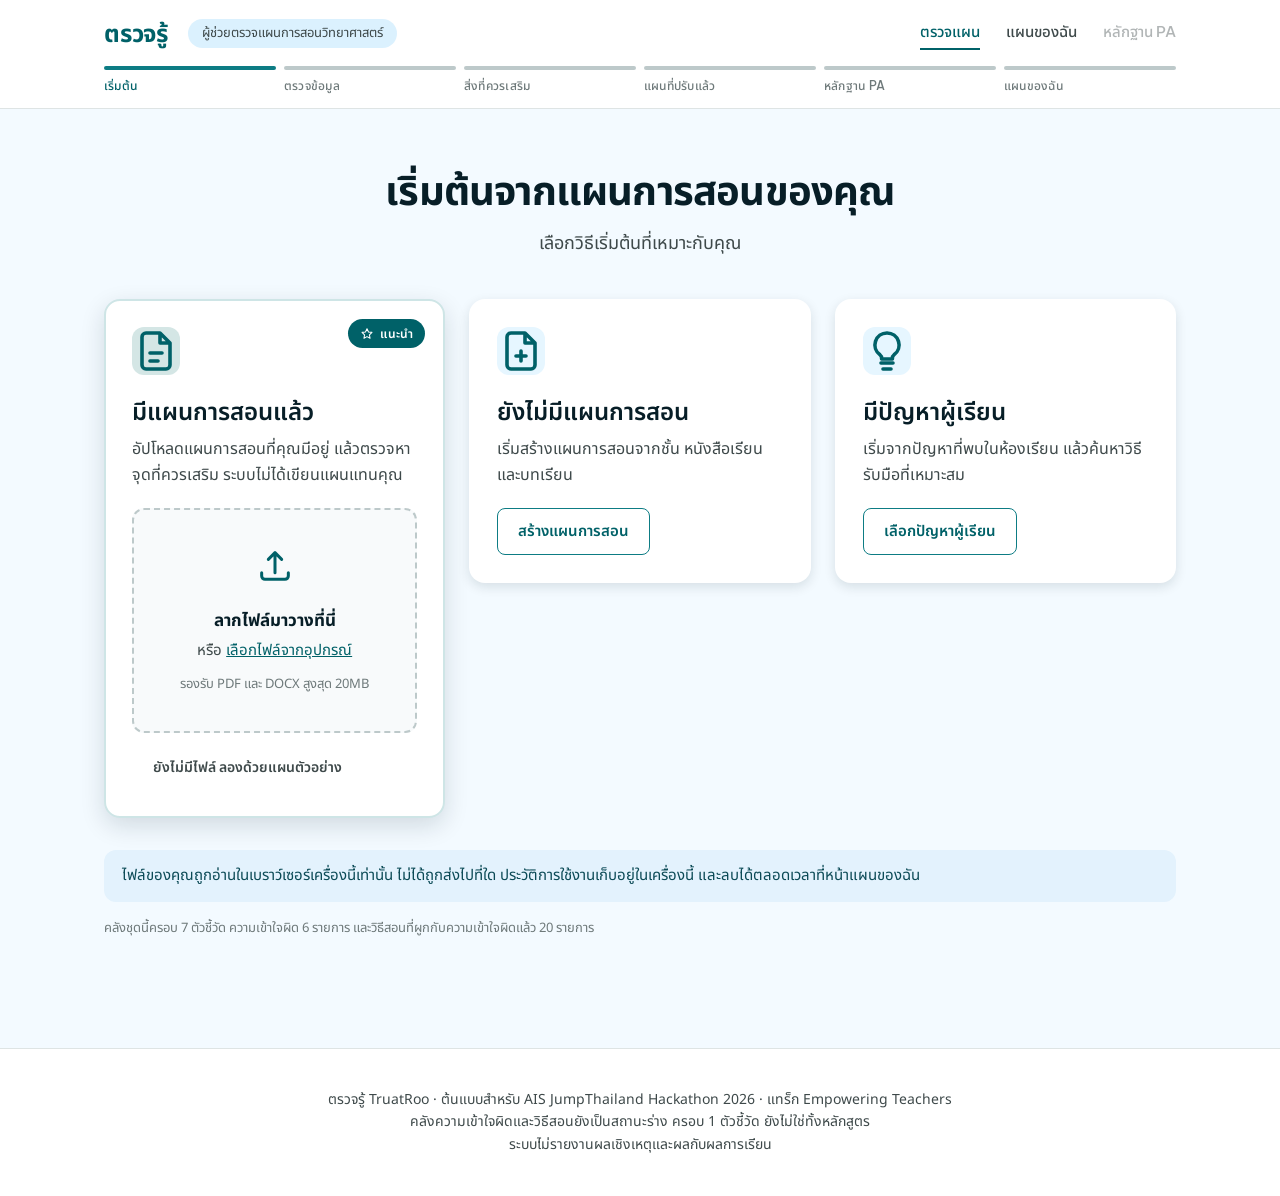
==== prototype/index.html @ 1bf077e8 "Flatten repo root for GitHub Pages" ====
<!doctype html>
<html lang="th">
<head>
<meta charset="utf-8">
<meta name="viewport" content="width=device-width, initial-scale=1">
<title>ตรวจรู้ - ผู้ช่วยตรวจแผนการสอนวิทยาศาสตร์</title>
<meta name="description" content="ครูเอาแผนการสอนที่เขียนไว้แล้วมาให้ระบบตรวจ ระบบบอกว่าหน่วยนี้นักเรียนมักติดตรงไหน">
<link rel="preconnect" href="https://fonts.googleapis.com">
<link rel="preconnect" href="https://fonts.gstatic.com" crossorigin>
<link href="https://fonts.googleapis.com/css2?family=Be+Vietnam+Pro:wght@400;500;600;700&family=Noto+Sans+Thai:wght@400;500;600;700&display=swap" rel="stylesheet">
<link rel="stylesheet" href="style.css">
</head>
<body>

<header>
  <div class="bar">
    <div class="brand">ตรวจรู้</div>
    <span class="tagline">ผู้ช่วยตรวจแผนการสอนวิทยาศาสตร์</span>
    <div class="spacer"></div>
    <nav class="main">
      <a id="navCheck" class="on">ตรวจแผน</a>
      <a id="navPlans">แผนของฉัน</a>
      <a id="navPa" aria-disabled="true">หลักฐาน PA</a>
    </nav>
  </div>
  <div class="progress"><div class="pbar" id="steps"></div></div>
</header>

<div class="wrap">

<!-- ============================================= 0. start -->
<section id="s0">
  <div class="hero">
    <h1>เริ่มต้นจากแผนการสอนของคุณ</h1>
    <p>เลือกวิธีเริ่มต้นที่เหมาะกับคุณ</p>
  </div>

  <div class="three-cards">
    <div class="entry lead-card">
      <span class="badge rec" id="recBadge">แนะนำ</span>
      <div class="ico" id="icoUpload"></div>
      <h3>มีแผนการสอนแล้ว</h3>
      <p class="why">อัปโหลดแผนการสอนที่คุณมีอยู่ แล้วตรวจหาจุดที่ควรเสริม
        ระบบไม่ได้เขียนแผนแทนคุณ</p>
      <div class="drop" id="drop">
        <div id="dropmsg"></div>
      </div>
      <input type="file" id="file" accept=".docx,.pdf" class="hide">
      <div class="row" style="margin-top:12px">
        <button class="btn ghost" id="trySample" style="font-size:14px">
          ยังไม่มีไฟล์ ลองด้วยแผนตัวอย่าง</button>
      </div>
    </div>

    <div class="entry">
      <div class="ico" id="icoNew"></div>
      <h3>ยังไม่มีแผนการสอน</h3>
      <p class="why">เริ่มสร้างแผนการสอนจากชั้น หนังสือเรียน และบทเรียน</p>
      <div class="row"><button class="btn secondary" id="toBlank">สร้างแผนการสอน</button></div>
    </div>

    <div class="entry">
      <div class="ico" id="icoProblem"></div>
      <h3>มีปัญหาผู้เรียน</h3>
      <p class="why">เริ่มจากปัญหาที่พบในห้องเรียน แล้วค้นหาวิธีรับมือที่เหมาะสม</p>
      <div class="row"><button class="btn secondary" id="toPick">เลือกปัญหาผู้เรียน</button></div>
    </div>
  </div>

  <p class="muted" id="uploadcount" style="margin-top:24px"></p>

  <div id="fallback" class="card hide">
    <b>อ่านไฟล์นี้ไม่ได้</b>
    <p class="muted">เลือกตัวชี้วัดของหน่วยที่จะสอน แล้วเริ่มจากตรงนั้นได้เลย</p>
    <div class="row">
      <select id="fallbackCode"></select>
      <button class="btn primary" id="useFallback">เริ่มจากตัวชี้วัดนี้</button>
    </div>
  </div>

  <div class="notice info" style="margin-top:32px">
    ไฟล์ของคุณถูกอ่านในเบราว์เซอร์เครื่องนี้เท่านั้น ไม่ได้ถูกส่งไปที่ใด
    ประวัติการใช้งานเก็บอยู่ในเครื่องนี้ และลบได้ตลอดเวลาที่หน้าแผนของฉัน
  </div>
  <p class="tiny" id="libstat"></p>
</section>

<!-- ============================================= 0b. problem-first, step 1 -->
<section id="s0b" class="hide">
  <div class="crumb">
    <a id="cr1">หน้าแรก</a><span>›</span><span>เครื่องมือสร้างแผน</span><span>›</span><b>ระบุปัญหา</b>
  </div>
  <div class="step-title">
    <h1>ขั้นตอนที่ 1: เลือกเนื้อหาและประเมินระดับปัญหาของนักเรียน</h1>
    <p>ระบุบริบทของห้องเรียนเพื่อวิเคราะห์และหาแนวทางการสอนที่เหมาะสม</p>
  </div>

  <div class="card">
    <div class="card-title" id="ttContent">เลือกเนื้อหาและรายวิชา</div>
    <div class="field-grid">
      <div><label for="pkGrade">ระดับชั้น</label><select id="pkGrade"></select></div>
      <div><label for="pkSubject">หนังสือเรียน/รายวิชา</label><select id="pkSubject"></select></div>
      <div><label for="pkStd">บทเรียน/หน่วยการเรียนรู้</label><select id="pkStd"></select></div>
    </div>
    <div id="pkCoverage" class="muted" style="margin-top:16px"></div>
  </div>

  <div class="card">
    <div class="card-title" id="ttComp">ระบุระดับพัฒนาการและสมรรถนะที่นักเรียนยังทำไม่ได้
      <span class="hint">เลือกได้มากกว่า 1 ข้อ</span></div>

    <div class="sub-title" id="ttBloom">Bloom's Taxonomy (ระดับการคิด)</div>
    <div class="chipgrid" id="pkBloom"></div>

    <hr class="sep">
    <div class="two-cards">
      <div>
        <div class="sub-title" id="ttDok">Depth of Knowledge (DOK)</div>
        <div class="chipgrid left" id="pkDok"></div>
      </div>
      <div>
        <div class="sub-title" id="ttPisa">PISA/OECD Science Skills</div>
        <div class="chipgrid left" id="pkPisa"></div>
      </div>
    </div>
  </div>

  <div class="card">
    <div class="card-title" id="ttProblem">ปัญหาที่พบในห้องเรียน
      <span class="hint">ตัวที่ผูกกับวิธีสอนโดยตรง</span></div>
    <div id="pkProblems" class="checks"></div>
  </div>

  <details class="card">
    <summary>อธิบายรายละเอียดปัญหาหรือพฤติกรรมที่พบเพิ่มเติม (ไม่บังคับ)</summary>
    <p class="muted" style="margin-top:12px">ช่องนี้ไม่บังคับ และระบบไม่ได้ใช้ข้อความนี้ในการเลือกวิธีสอน
      เพราะข้อความอิสระนับรวมข้ามครูไม่ได้ ที่เก็บไว้คือให้คุณคัดลอกไปใช้กับ ว.PA ได้</p>
    <textarea id="pkNote" placeholder="เช่น นักเรียนสับสนระหว่างกระบวนการหายใจระดับเซลล์กับการสังเคราะห์ด้วยแสง"></textarea>
  </details>

  <div class="summary-bar" id="pkSummary"></div>

  <div class="step-nav">
    <button class="btn ghost" id="pkBack">← กลับไปเลือกวิธีอัปโหลดไฟล์แผน</button>
    <button class="btn primary" id="pkGo">ค้นหาวิธีรับมือ และสร้างร่างแผนการสอน →</button>
  </div>
</section>

<!-- ============================================= 0c. blank template -->
<section id="s0c" class="hide">
  <div class="crumb">
    <a id="cr2">หน้าแรก</a><span>›</span><span>เครื่องมือสร้างแผน</span><span>›</span><b>สร้างแผนการสอน</b>
  </div>
  <div class="step-title">
    <h1>สร้างแผนการสอนจากบทเรียน</h1>
    <p>เลือกชั้น รายวิชา และบทเรียน ระบบจะแสดงสิ่งที่นักเรียนมักติดในหน่วยนั้นก่อนเป็นอันดับแรก</p>
  </div>
  <div class="card">
    <div class="card-title" id="ttContent2">เลือกเนื้อหาและรายวิชา</div>
    <div class="field-grid">
      <div><label for="bkGrade">ระดับชั้น</label><select id="bkGrade"></select></div>
      <div><label for="bkSubject">หนังสือเรียน/รายวิชา</label><select id="bkSubject"></select></div>
      <div><label for="bkStd">บทเรียน/หน่วยการเรียนรู้</label><select id="bkStd"></select></div>
    </div>
    <div id="bkCoverage" class="muted" style="margin-top:16px"></div>
  </div>
  <div class="step-nav">
    <button class="btn ghost" id="bkBack">← ย้อนกลับ</button>
    <button class="btn primary" id="bkGo">สร้างร่างแผนการสอน →</button>
  </div>
</section>

<!-- ============================================= 1. confirm -->
<section id="s1" class="hide">
  <div class="hero">
    <h1>ขอเช็กก่อนว่าอ่านถูก</h1>
    <p>ช่องที่อ่านไม่ชัดอยู่บนสุด ตรวจเฉพาะช่องเหล่านั้นก็พอ</p>
  </div>
  <div id="confirmBody"></div>
  <div class="row" style="margin-top:24px">
    <button class="btn primary" id="confirmGo">ถูกแล้ว ตรวจแผนให้เลย</button>
    <button class="btn ghost" id="confirmBack">ใช้ไฟล์อื่น</button>
  </div>
</section>

<!-- ============================================= 2. findings -->
<section id="s2" class="hide">
  <div class="hero">
    <h1>สิ่งที่ควรเสริม</h1>
    <p>แสดงไม่เกิน 3 รายการ เรียงตามความสำคัญ ไม่ใช่ตามหมวด</p>
  </div>
  <div id="findings"></div>
</section>

<!-- ============================================= 2d. detail -->
<section id="s2d" class="hide"><div id="detailBody"></div></section>

<!-- ============================================= 3. adjusted plan -->
<section id="s3" class="hide">
  <div class="hero">
    <h1>แผนการสอนที่ปรับปรุงแล้ว</h1>
    <p>เปรียบเทียบเนื้อหาเดิมกับข้อเสนอแนะเพื่อเสริมความเข้าใจของผู้เรียน</p>
  </div>
  <div id="planBody"></div>
</section>

<!-- ============================================= 4. PA -->
<section id="s4" class="hide">
  <div class="hero">
    <h1>หลักฐานสำหรับประเด็นท้าทาย (PA)</h1>
    <p>ร่างจากสิ่งที่คุณเลือกไว้จริง ไม่ได้แต่งขึ้นใหม่</p>
  </div>
  <div id="paBody"></div>
</section>

<!-- ============================================= 5. history -->
<section id="s5" class="hide">
  <div class="hero">
    <h1>แผนของฉัน</h1>
    <p>ระบบเรียนจากปุ่มที่คุณกด ไม่ได้ขอให้กรอกข้อมูลเพิ่ม</p>
  </div>
  <div id="histBody"></div>
</section>

</div>

<footer>
  ตรวจรู้ TruatRoo · ต้นแบบสำหรับ AIS JumpThailand Hackathon 2026 · แทร็ก Empowering Teachers<br>
  คลังความเข้าใจผิดและวิธีสอนยังเป็นสถานะร่าง ครอบ 1 ตัวชี้วัด ยังไม่ใช่ทั้งหลักสูตร<br>
  ระบบไม่รายงานผลเชิงเหตุและผลกับผลการเรียน
</footer>

<script type="module" src="app.js"></script>
</body>
</html>
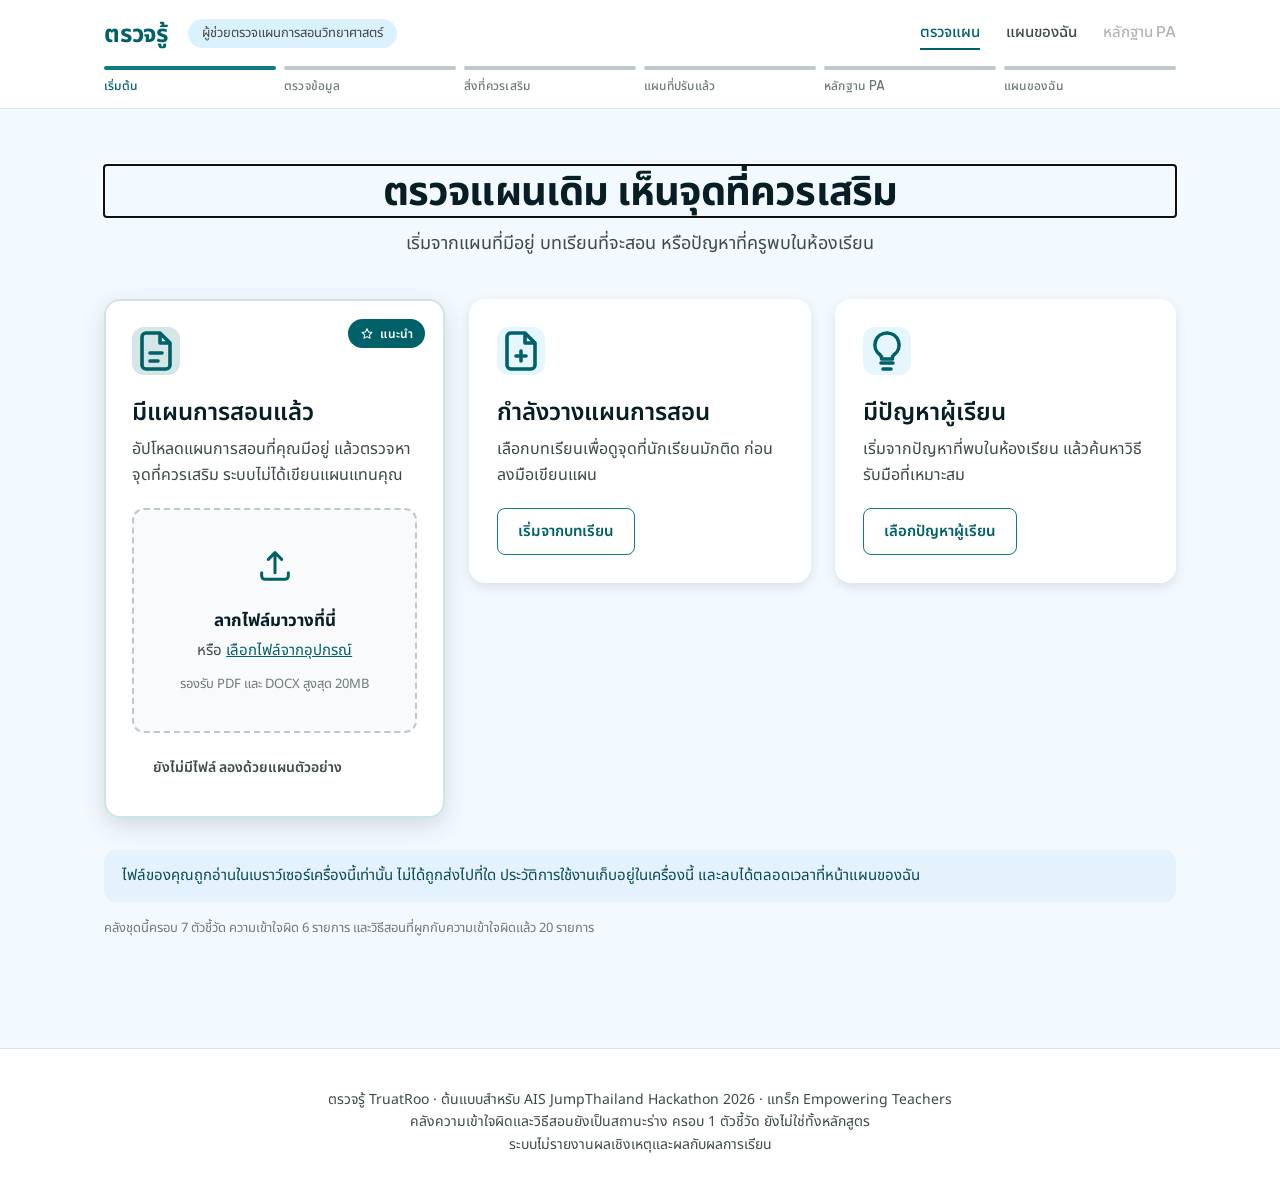
==== commit 8d6a1267: "Refine teacher UX and recommendation flow" ====
--- a/prototype/index.html
+++ b/prototype/index.html
@@ -17,10 +17,10 @@
     <div class="brand">ตรวจรู้</div>
     <span class="tagline">ผู้ช่วยตรวจแผนการสอนวิทยาศาสตร์</span>
     <div class="spacer"></div>
-    <nav class="main">
-      <a id="navCheck" class="on">ตรวจแผน</a>
-      <a id="navPlans">แผนของฉัน</a>
-      <a id="navPa" aria-disabled="true">หลักฐาน PA</a>
+    <nav class="main" aria-label="เมนูหลัก">
+      <button type="button" id="navCheck" class="nav-link on">ตรวจแผน</button>
+      <button type="button" id="navPlans" class="nav-link">แผนของฉัน</button>
+      <button type="button" id="navPa" class="nav-link" aria-disabled="true">หลักฐาน PA</button>
     </nav>
   </div>
   <div class="progress"><div class="pbar" id="steps"></div></div>
@@ -31,8 +31,8 @@
 <!-- ============================================= 0. start -->
 <section id="s0">
   <div class="hero">
-    <h1>เริ่มต้นจากแผนการสอนของคุณ</h1>
-    <p>เลือกวิธีเริ่มต้นที่เหมาะกับคุณ</p>
+    <h1>ตรวจแผนเดิม เห็นจุดที่ควรเสริม</h1>
+    <p>เริ่มจากแผนที่มีอยู่ บทเรียนที่จะสอน หรือปัญหาที่ครูพบในห้องเรียน</p>
   </div>
 
   <div class="three-cards">
@@ -42,7 +42,8 @@
       <h3>มีแผนการสอนแล้ว</h3>
       <p class="why">อัปโหลดแผนการสอนที่คุณมีอยู่ แล้วตรวจหาจุดที่ควรเสริม
         ระบบไม่ได้เขียนแผนแทนคุณ</p>
-      <div class="drop" id="drop">
+      <div class="drop" id="drop" role="button" tabindex="0"
+        aria-label="เลือกไฟล์แผนการสอน PDF หรือ DOCX">
         <div id="dropmsg"></div>
       </div>
       <input type="file" id="file" accept=".docx,.pdf" class="hide">
@@ -54,9 +55,9 @@
 
     <div class="entry">
       <div class="ico" id="icoNew"></div>
-      <h3>ยังไม่มีแผนการสอน</h3>
-      <p class="why">เริ่มสร้างแผนการสอนจากชั้น หนังสือเรียน และบทเรียน</p>
-      <div class="row"><button class="btn secondary" id="toBlank">สร้างแผนการสอน</button></div>
+      <h3>กำลังวางแผนการสอน</h3>
+      <p class="why">เลือกบทเรียนเพื่อดูจุดที่นักเรียนมักติด ก่อนลงมือเขียนแผน</p>
+      <div class="row"><button class="btn secondary" id="toBlank">เริ่มจากบทเรียน</button></div>
     </div>
 
     <div class="entry">
@@ -88,11 +89,11 @@
 <!-- ============================================= 0b. problem-first, step 1 -->
 <section id="s0b" class="hide">
   <div class="crumb">
-    <a id="cr1">หน้าแรก</a><span>›</span><span>เครื่องมือสร้างแผน</span><span>›</span><b>ระบุปัญหา</b>
+    <button type="button" class="crumb-link" id="cr1">หน้าแรก</button><span>›</span><b>ระบุปัญหา</b>
   </div>
   <div class="step-title">
-    <h1>ขั้นตอนที่ 1: เลือกเนื้อหาและประเมินระดับปัญหาของนักเรียน</h1>
-    <p>ระบุบริบทของห้องเรียนเพื่อวิเคราะห์และหาแนวทางการสอนที่เหมาะสม</p>
+    <h1>เลือกปัญหาที่พบในห้องเรียน</h1>
+    <p>เลือกจากสิ่งที่ครูสังเกตได้ ระบบจะเชื่อมกับวิธีสอนให้เอง</p>
   </div>
 
   <div class="card">
@@ -105,9 +106,12 @@
     <div id="pkCoverage" class="muted" style="margin-top:16px"></div>
   </div>
 
-  <div class="card">
+  <div class="card dev">
     <div class="card-title" id="ttComp">ระบุระดับพัฒนาการและสมรรถนะที่นักเรียนยังทำไม่ได้
-      <span class="hint">เลือกได้มากกว่า 1 ข้อ</span></div>
+      <span class="hint">มุมมองเทคนิค</span></div>
+
+    <div class="notice info">Bloom, DOK และ PISA เป็นข้อมูลอ้างอิงสำหรับตรวจสอบโครงสร้างฐานข้อมูล
+      ต้นแบบปัจจุบันยังไม่ใช้ตัวเลือกเหล่านี้จัดอันดับคำแนะนำ จึงไม่แสดงในเส้นทางใช้งานของครู</div>
 
     <div class="sub-title" id="ttBloom">Bloom's Taxonomy (ระดับการคิด)</div>
     <div class="chipgrid" id="pkBloom"></div>
@@ -126,34 +130,35 @@
   </div>
 
   <div class="card">
-    <div class="card-title" id="ttProblem">ปัญหาที่พบในห้องเรียน
-      <span class="hint">ตัวที่ผูกกับวิธีสอนโดยตรง</span></div>
+    <div class="card-title" id="ttProblem">สิ่งที่ครูสังเกตเห็น
+      <span class="hint">เลือกได้มากกว่า 1 ข้อ</span></div>
+    <p class="muted">ปัญหาถูกจัดเป็นกลุ่มเพื่อให้หาได้เร็วขึ้น เปิดเฉพาะกลุ่มที่ใกล้กับสิ่งที่เกิดขึ้นในห้อง</p>
     <div id="pkProblems" class="checks"></div>
   </div>
 
   <details class="card">
-    <summary>อธิบายรายละเอียดปัญหาหรือพฤติกรรมที่พบเพิ่มเติม (ไม่บังคับ)</summary>
+    <summary>บันทึกสิ่งที่สังเกตเพิ่มเติม (ไม่บังคับ)</summary>
     <p class="muted" style="margin-top:12px">ช่องนี้ไม่บังคับ และระบบไม่ได้ใช้ข้อความนี้ในการเลือกวิธีสอน
-      เพราะข้อความอิสระนับรวมข้ามครูไม่ได้ ที่เก็บไว้คือให้คุณคัดลอกไปใช้กับ ว.PA ได้</p>
+      ข้อความนี้ไม่ถูกใช้เลือกวิธีสอน แต่จะเก็บไว้ในเครื่องเพื่อช่วยร่างหลักฐาน ว.PA</p>
     <textarea id="pkNote" placeholder="เช่น นักเรียนสับสนระหว่างกระบวนการหายใจระดับเซลล์กับการสังเคราะห์ด้วยแสง"></textarea>
   </details>
 
   <div class="summary-bar" id="pkSummary"></div>
 
   <div class="step-nav">
-    <button class="btn ghost" id="pkBack">← กลับไปเลือกวิธีอัปโหลดไฟล์แผน</button>
-    <button class="btn primary" id="pkGo">ค้นหาวิธีรับมือ และสร้างร่างแผนการสอน →</button>
+    <button class="btn ghost" id="pkBack">← กลับหน้าเริ่มต้น</button>
+    <button class="btn primary" id="pkGo" disabled>ดูคำแนะนำที่เหมาะกับปัญหานี้ →</button>
   </div>
 </section>
 
 <!-- ============================================= 0c. blank template -->
 <section id="s0c" class="hide">
   <div class="crumb">
-    <a id="cr2">หน้าแรก</a><span>›</span><span>เครื่องมือสร้างแผน</span><span>›</span><b>สร้างแผนการสอน</b>
+    <button type="button" class="crumb-link" id="cr2">หน้าแรก</button><span>›</span><b>เริ่มจากบทเรียน</b>
   </div>
   <div class="step-title">
-    <h1>สร้างแผนการสอนจากบทเรียน</h1>
-    <p>เลือกชั้น รายวิชา และบทเรียน ระบบจะแสดงสิ่งที่นักเรียนมักติดในหน่วยนั้นก่อนเป็นอันดับแรก</p>
+    <h1>ดูจุดที่นักเรียนมักติดก่อนวางแผน</h1>
+    <p>เลือกชั้น รายวิชา และบทเรียน ระบบจะแสดงปัญหาที่ควรเตรียมรับมือ โดยไม่เขียนแผนแทนครู</p>
   </div>
   <div class="card">
     <div class="card-title" id="ttContent2">เลือกเนื้อหาและรายวิชา</div>
@@ -166,19 +171,19 @@
   </div>
   <div class="step-nav">
     <button class="btn ghost" id="bkBack">← ย้อนกลับ</button>
-    <button class="btn primary" id="bkGo">สร้างร่างแผนการสอน →</button>
+    <button class="btn primary" id="bkGo">ดูปัญหาและวิธีที่แนะนำ →</button>
   </div>
 </section>
 
 <!-- ============================================= 1. confirm -->
 <section id="s1" class="hide">
   <div class="hero">
-    <h1>ขอเช็กก่อนว่าอ่านถูก</h1>
-    <p>ช่องที่อ่านไม่ชัดอยู่บนสุด ตรวจเฉพาะช่องเหล่านั้นก็พอ</p>
+    <h1>ตรวจสิ่งที่ระบบอ่านจากแผน</h1>
+    <p>ช่องที่ต้องตรวจจะแสดงก่อน ส่วนช่องที่อ่านได้ชัดพับเก็บไว้ให้เปิดดูได้</p>
   </div>
   <div id="confirmBody"></div>
   <div class="row" style="margin-top:24px">
-    <button class="btn primary" id="confirmGo">ถูกแล้ว ตรวจแผนให้เลย</button>
+    <button class="btn primary" id="confirmGo">ตรวจแผนต่อ</button>
     <button class="btn ghost" id="confirmBack">ใช้ไฟล์อื่น</button>
   </div>
 </section>
@@ -186,8 +191,8 @@
 <!-- ============================================= 2. findings -->
 <section id="s2" class="hide">
   <div class="hero">
-    <h1>สิ่งที่ควรเสริม</h1>
-    <p>แสดงไม่เกิน 3 รายการ เรียงตามความสำคัญ ไม่ใช่ตามหมวด</p>
+    <h1>ปัญหาที่พบและวิธีที่แนะนำ</h1>
+    <p>แสดงสูงสุด 3 เรื่องที่สำคัญที่สุด ครูเป็นผู้เลือกว่าจะนำไปใช้หรือไม่</p>
   </div>
   <div id="findings"></div>
 </section>
@@ -198,8 +203,8 @@
 <!-- ============================================= 3. adjusted plan -->
 <section id="s3" class="hide">
   <div class="hero">
-    <h1>แผนการสอนที่ปรับปรุงแล้ว</h1>
-    <p>เปรียบเทียบเนื้อหาเดิมกับข้อเสนอแนะเพื่อเสริมความเข้าใจของผู้เรียน</p>
+    <h1>แผนเดิมพร้อมส่วนที่เลือกเสริม</h1>
+    <p>เปรียบเทียบสิ่งที่ครูเขียนไว้กับข้อเสนอที่ครูเลือก ระบบไม่เขียนแผนใหม่แทน</p>
   </div>
   <div id="planBody"></div>
 </section>
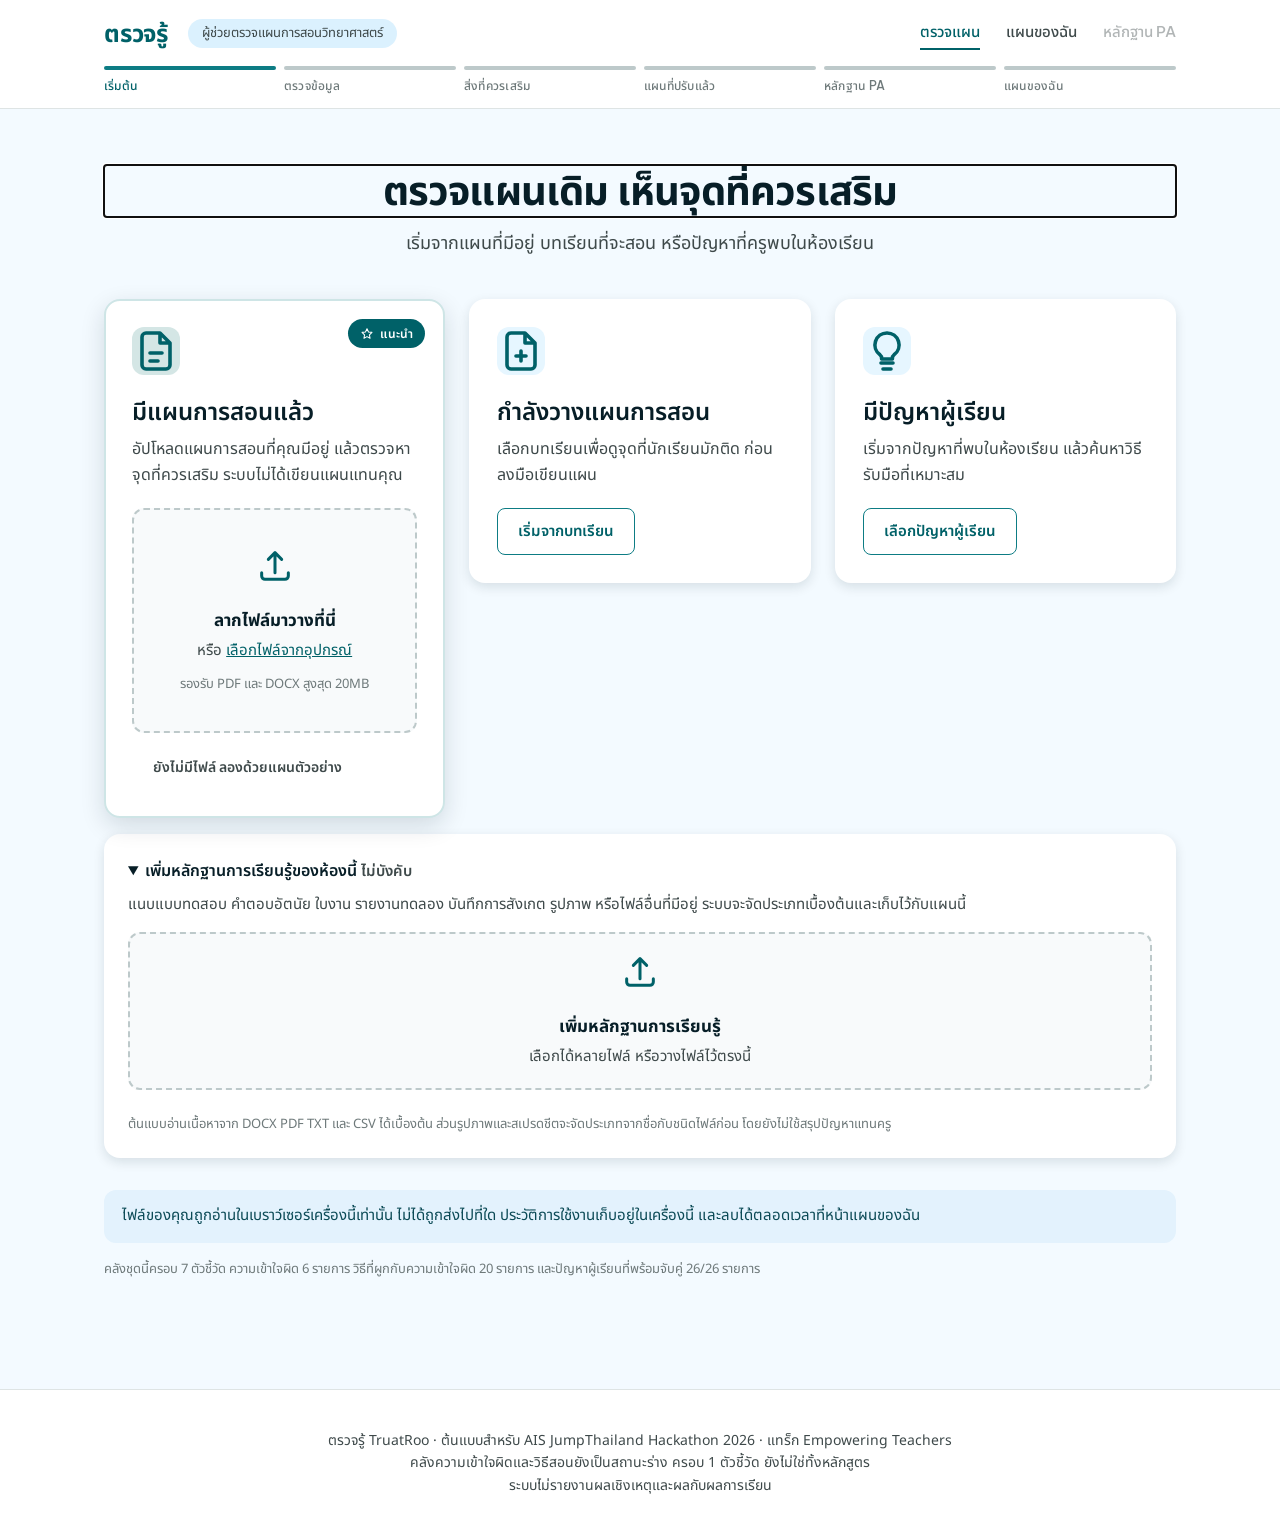
==== commit 61aa13b9: "Complete evidence input and reusable plan history" ====
--- a/prototype/index.html
+++ b/prototype/index.html
@@ -68,6 +68,21 @@
     </div>
   </div>
 
+  <details class="card evidence-upload" open>
+    <summary>เพิ่มหลักฐานการเรียนรู้ของห้องนี้ <span class="muted">ไม่บังคับ</span></summary>
+    <p class="muted" style="margin-top:10px">แนบแบบทดสอบ คำตอบอัตนัย ใบงาน รายงานทดลอง
+      บันทึกการสังเกต รูปภาพ หรือไฟล์อื่นที่มีอยู่ ระบบจะจัดประเภทเบื้องต้นและเก็บไว้กับแผนนี้</p>
+    <div class="drop compact" id="evidenceDrop" role="button" tabindex="0"
+      aria-label="เลือกไฟล์หลักฐานการเรียนรู้หลายไฟล์">
+      <div id="evidenceDropmsg"></div>
+    </div>
+    <input type="file" id="evidenceFiles" multiple
+      accept=".docx,.pdf,.xlsx,.xls,.csv,.txt,.png,.jpg,.jpeg,.webp" class="hide">
+    <div id="evidenceList" class="evidence-list" aria-live="polite"></div>
+    <div class="tiny" style="margin-top:10px">ต้นแบบอ่านเนื้อหาจาก DOCX PDF TXT และ CSV ได้เบื้องต้น
+      ส่วนรูปภาพและสเปรดชีตจะจัดประเภทจากชื่อกับชนิดไฟล์ก่อน โดยยังไม่ใช้สรุปปัญหาแทนครู</div>
+  </details>
+
   <p class="muted" id="uploadcount" style="margin-top:24px"></p>
 
   <div id="fallback" class="card hide">
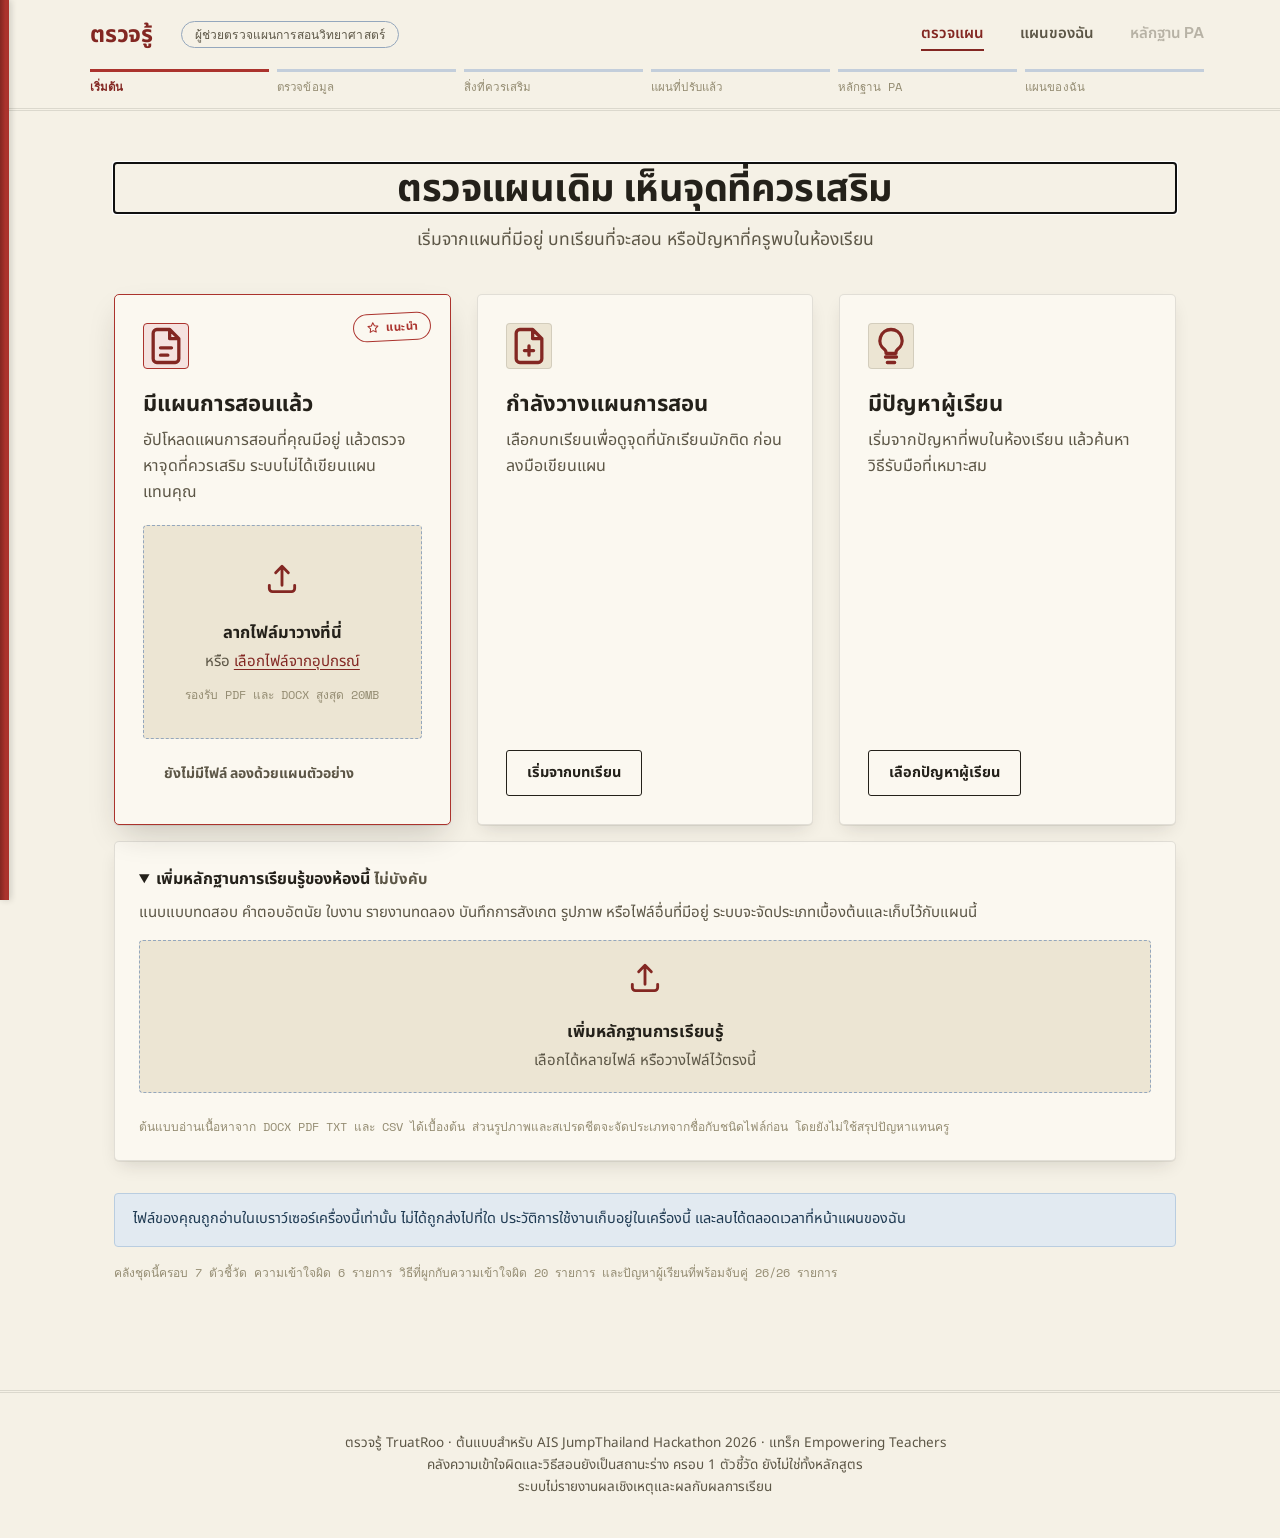
==== commit 9f0cd23c: "Changed the UI" ====
--- a/prototype/index.html
+++ b/prototype/index.html
@@ -7,10 +7,33 @@
 <meta name="description" content="ครูเอาแผนการสอนที่เขียนไว้แล้วมาให้ระบบตรวจ ระบบบอกว่าหน่วยนี้นักเรียนมักติดตรงไหน">
 <link rel="preconnect" href="https://fonts.googleapis.com">
 <link rel="preconnect" href="https://fonts.gstatic.com" crossorigin>
-<link href="https://fonts.googleapis.com/css2?family=Be+Vietnam+Pro:wght@400;500;600;700&family=Noto+Sans+Thai:wght@400;500;600;700&display=swap" rel="stylesheet">
+<link href="https://fonts.googleapis.com/css2?family=Be+Vietnam+Pro:wght@400;500;600;700&family=Noto+Sans+Thai:wght@400;500;600;700&family=Space+Mono:wght@400;700&display=swap" rel="stylesheet">
 <link rel="stylesheet" href="style.css">
 </head>
 <body>
+<!--
+THESIS: A finding is a ledger line you add, never a page you rewrite. The plan-diff
+constraint stops being a rule and becomes the object itself.
+OWN-WORLD: Ruled ledger paper (สมุดพก) — warm paper ground, blue-gray horizontal
+rules, a red margin rule down the left, ink-black body, red/amber/green ink stamps
+for status, near-square corners, tabular ledger numerals.
+STORY: The teacher opens her ledger to today's plan. Each finding is a numbered
+line; a red or amber stamp in the margin marks severity; accepting a line stamps
+it in green ink; the ledger never erases, only appends.
+FIRST VIEWPORT: Three record cards on ruled paper, the red margin rule running the
+full page height, the recommended card carrying a rotated red ink stamp instead of
+a floating badge.
+FORM: assigned direction, index 7 of 7 grounded candidates ("school ledger /
+สมุดพก"), seed key 4d03ca5e. Raised past a fold-reveal detail interaction (from a
+declined origami challenger), deliberate dash marks for empty cells (from a
+declined seven-segment challenger), and a single top-to-bottom stage axis ruling
+row order (from a declined deep-dive challenger). No image generation is
+available in this environment, so this build is code-led by contract: no comp
+exists, and the FIRST VIEWPORT commitment above plus the fold-reveal signature
+interaction are what the finish review audits in behavior.
+FINISH: unreviewed and undocumented is unfinished; this build ends with the
+finish review, the verdict, and DESIGN.md.
+-->
 
 <header>
   <div class="bar">
@@ -251,5 +274,8 @@
 </footer>
 
 <script type="module" src="app.js"></script>
+<!-- impeccable-live-start -->
+<script src="http://localhost:8400/live.js?token=73e79338-1326-4a1b-83ee-9050b1324eb9"></script>
+<!-- impeccable-live-end -->
 </body>
 </html>
--- a/prototype/style.css
+++ b/prototype/style.css
@@ -0,0 +1,737 @@
+/* ตรวจรู้ TruatRoo — the school ledger (สมุดพก) world.
+   Direction contract lives in index.html, first child of <body>.
+   A finding is a ledger line you add, never a page you rewrite: the whole
+   surface is built as a bound record book, not a floating-card dashboard. */
+
+:root {
+  /* ---- paper & ink ---- */
+  --paper: #f5f1e6;
+  --paper-deep: #ece5d3;
+  --card: #fbf8f0;
+  --card-white: #fffdf7;
+  --rule: #c3cedb;
+  --rule-soft: #d8e0e9;
+  --rule-strong: #94a7bd;
+
+  --ink: #24211a;
+  --ink-soft: #5c5646;
+  --ink-faint: #948c72;
+  --ink-line: rgba(36, 33, 26, .12);
+
+  --red: #ab332d;
+  --red-deep: #832722;
+  --red-bg: #f5e2df;
+  --amber: #93650f;
+  --amber-bg: #f3e6c4;
+  --green: #2f6d4a;
+  --green-deep: #234f37;
+  --green-bg: #e2ebe0;
+  --blue-ink: #35577a;
+  --blue-bg: #e2eaf1;
+  --blue-text: #1f3a52;
+  --blue-border: #b9cde0;
+  --amber-text: #5c4009;
+  --amber-border: #d9c07f;
+  --red-border: #d9a9a4;
+  --green-border: #b9d2bc;
+
+  --error: #ab332d;
+  --error-bg: #f5e2df;
+  --on-error-container: #832722;
+
+  /* shape: a page, not a Material card. Near-square, one soft touch of radius. */
+  --r-sm: 2px;
+  --r: 3px;
+  --r-md: 4px;
+  --r-lg: 5px;
+  --r-full: 9999px;
+
+  /* depth: paper resting on a desk */
+  --lvl1: 0 1px 0 rgba(36, 33, 26, .07), 0 8px 18px -6px rgba(36, 33, 26, .16);
+  --lvl2: 0 1px 0 rgba(36, 33, 26, .09), 0 14px 30px -8px rgba(36, 33, 26, .22);
+
+  --container: 1120px;
+  --gutter: 24px;
+  --margin-col: 52px;
+
+  --font-head: "Be Vietnam Pro", "Noto Sans Thai", "Noto Sans", "Sarabun", system-ui, sans-serif;
+  --font-body: "Noto Sans Thai", "Noto Sans", "Sarabun", "Leelawadee UI", system-ui, sans-serif;
+  --font-num: "Space Mono", ui-monospace, "Cascadia Code", Consolas, monospace;
+  --mono: var(--font-num);
+}
+
+* { box-sizing: border-box; }
+
+html {
+  -webkit-text-size-adjust: 100%;
+  scrollbar-color: var(--rule-strong) var(--paper-deep);
+  scrollbar-width: thin;
+}
+
+body {
+  margin: 0;
+  background: var(--paper);
+  color: var(--ink);
+  font-family: var(--font-body);
+  font-size: 16px;
+  line-height: 1.6;
+  position: relative;
+}
+
+/* The bound spine: a persistent red binding tape down the left edge of the
+   viewport. It is the one thing on screen every second the ledger is open. */
+body::before {
+  content: '';
+  position: fixed; top: 0; left: 0; bottom: 0; width: 9px;
+  background: linear-gradient(to right, var(--red-deep), var(--red) 60%, var(--red) 100%);
+  box-shadow: 2px 0 6px rgba(36, 33, 26, .18);
+  z-index: 60; pointer-events: none;
+}
+@media (max-width: 640px) { body::before { width: 6px; } }
+
+a, u { text-underline-offset: 3px; }
+select, input, textarea { caret-color: var(--red); }
+
+::selection { background: var(--red); color: var(--card-white); }
+
+::-webkit-scrollbar { width: 12px; height: 12px; }
+::-webkit-scrollbar-track { background: var(--paper-deep); }
+::-webkit-scrollbar-thumb {
+  background: var(--rule-strong); border-radius: var(--r-full);
+  border: 3px solid var(--paper-deep);
+}
+::-webkit-scrollbar-thumb:hover { background: var(--ink-faint); }
+
+.hist-stats .n, .pstep span, .badge, .info-row .v, .meta-chip, .pill,
+table.tbl td, .fnum, .lnum { font-variant-numeric: tabular-nums; }
+
+@media (prefers-reduced-motion: reduce) {
+  * { animation-duration: .001ms !important; animation-iteration-count: 1 !important; transition-duration: .001ms !important; }
+}
+
+.wrap { max-width: var(--container); margin: 0 auto; padding: 0 var(--gutter) 96px 34px; }
+
+/* =========================================================== motion */
+@keyframes screen-in { from { opacity: 0; transform: translateY(10px); } to { opacity: 1; transform: none; } }
+@keyframes card-in { from { opacity: 0; transform: translateY(8px); } to { opacity: 1; transform: none; } }
+@keyframes fold-open { from { opacity: 0; transform: scaleY(.85) translateY(-6px); transform-origin: top; } to { opacity: 1; transform: none; } }
+section.enter { animation: screen-in .36s cubic-bezier(.16, 1, .3, 1) both; }
+.card.finding { animation: card-in .38s cubic-bezier(.16, 1, .3, 1) both; }
+#s2d.enter #detailBody { animation: fold-open .38s cubic-bezier(.16, 1, .3, 1) both; }
+
+/* =========================================================== header + nav */
+
+header {
+  background: var(--paper);
+  border-bottom: 3px double var(--ink-line);
+  position: sticky; top: 0; z-index: 30;
+  padding-left: 9px;
+}
+/* Full-bleed: the bar runs edge to edge rather than sitting in a centered
+   1120px column. Chosen in live-mode iteration over the pinned-edges and
+   double-margin alternates. */
+.bar {
+  padding: 16px 76px 16px 81px;
+  display: flex; align-items: center; gap: 28px;
+}
+.brand {
+  font-family: var(--font-head);
+  font-weight: 700; font-size: 23px; letter-spacing: -.01em;
+  color: var(--red-deep); white-space: nowrap;
+}
+.tagline {
+  background: transparent; color: var(--ink-soft);
+  border: 1px solid var(--rule-strong); border-radius: var(--r-full); padding: 3px 13px;
+  font-size: 12px; white-space: nowrap; font-family: var(--font-num); letter-spacing: .01em;
+}
+.spacer { flex: 1; }
+
+nav.main { display: flex; gap: 36px; align-items: center; }
+nav.main .nav-link {
+  font-family: var(--font-head); font-size: 15px; font-weight: 600;
+  color: var(--ink-soft); text-decoration: none;
+  padding: 4px 0; border: 0; border-bottom: 2px solid transparent; cursor: pointer;
+  background: transparent;
+}
+nav.main .nav-link:hover { color: var(--red-deep); }
+nav.main .nav-link.on { color: var(--red-deep); border-bottom-color: var(--red-deep); }
+nav.main .nav-link[aria-disabled="true"] { opacity: .4; cursor: not-allowed; }
+
+/* ---- step progress: ledger page tabs, ink fills in as you go ---- */
+.progress { padding: 0 76px 12px 81px; }
+.pbar { display: flex; gap: 8px; }
+.pstep { flex: 1; }
+.pstep i {
+  display: block; height: 3px; border-radius: 0;
+  background: var(--rule); transition: background .3s;
+}
+.pstep.done i { background: var(--rule-strong); }
+.pstep.on i { background: var(--red); }
+.pstep span {
+  display: block; margin-top: 6px;
+  font-family: var(--font-num); font-size: 11.5px; font-weight: 400; letter-spacing: .01em;
+  color: var(--ink-faint);
+}
+.pstep.on span { color: var(--red-deep); font-weight: 700; }
+@media (max-width: 720px) { .pstep span { display: none; } }
+
+/* =========================================================== typography */
+
+.hero { text-align: center; padding: 52px 0 8px; }
+.hero h1 {
+  font-family: var(--font-head);
+  font-size: 38px; line-height: 1.3; font-weight: 700; letter-spacing: -.015em;
+  margin: 0 0 12px;
+}
+.hero p { font-size: 17.5px; line-height: 1.7; color: var(--ink-soft); margin: 0 auto; max-width: 720px; }
+
+h2 {
+  font-family: var(--font-head);
+  font-size: 30px; line-height: 1.35; font-weight: 700; margin: 40px 0 6px;
+}
+h3 {
+  font-family: var(--font-head);
+  font-size: 19px; line-height: 1.5; font-weight: 700; margin: 24px 0 8px;
+}
+.lead { font-size: 18px; color: var(--ink-soft); margin: 0 0 24px; }
+.muted { color: var(--ink-soft); font-size: 15px; }
+.tiny { font-size: 12px; color: var(--ink-faint); font-family: var(--font-num); }
+.hide { display: none !important; }
+
+/* =========================================================== cards */
+/* A record card: paper, near-square corners, a page's shadow — not a
+   floating Material tile. */
+.card {
+  background: var(--card);
+  border: 1px solid var(--ink-line);
+  border-radius: var(--r-lg);
+  box-shadow: var(--lvl1);
+  padding: 24px;
+  margin: 16px 0;
+}
+.card.flat { box-shadow: none; }
+
+.two-cards { display: grid; grid-template-columns: 1fr 1fr; gap: var(--gutter); margin-top: 32px; }
+/* Stretch, not start: the three entry cards match the tallest row so their
+   action rows line up, using the .why flex:1 below to absorb the slack. */
+.three-cards { display: grid; grid-template-columns: repeat(3, 1fr); gap: 26px; margin-top: 32px; align-items: stretch; }
+@media (max-width: 1020px) { .three-cards { grid-template-columns: 1fr; } }
+.entry {
+  background: var(--card); border: 1px solid var(--ink-line); border-radius: var(--r-lg); padding: 28px;
+  display: flex; flex-direction: column; position: relative;
+  box-shadow: var(--lvl1);
+}
+.entry.lead-card { box-shadow: var(--lvl2); border-color: var(--red); border-width: 1.5px; }
+.entry h3 { font-size: 22px; margin: 18px 0 8px; }
+/* Clamped to a fixed band so a short and a long description occupy the same
+   visual weight before the CTA row, matching internal proportions across
+   cards, not just the outer boundary. */
+.entry .why {
+  color: var(--ink-soft); margin: 0 0 20px; flex: 1;
+  display: -webkit-box; -webkit-box-orient: vertical; overflow: hidden;
+  -webkit-line-clamp: 3; line-clamp: 3;
+}
+.entry .ico {
+  width: 46px; height: 46px; border-radius: var(--r-md);
+  display: grid; place-items: center; background: var(--paper-deep); color: var(--red-deep);
+  border: 1px solid var(--ink-line);
+}
+.entry.lead-card .ico { background: var(--red-bg); border-color: var(--red); }
+
+@media (max-width: 860px) { .two-cards { grid-template-columns: 1fr; } }
+
+/* =========================================================== ink stamps */
+/* The signature device: a rubber-stamp ring in place of a filled pill.
+   Rotated a few degrees, drawn in one ink color, never filled solid — it
+   reads as pressed onto the page, not painted by an app. */
+.stamp {
+  display: inline-flex; align-items: center; gap: 6px;
+  border: 1.6px solid currentColor; border-radius: var(--r-full);
+  padding: 4px 13px 4px 11px;
+  font-family: var(--font-head); font-size: 11.5px; font-weight: 700;
+  letter-spacing: .05em; text-transform: uppercase;
+  transform: rotate(-3deg); white-space: nowrap;
+}
+.stamp.red { color: var(--red); }
+.stamp.amber { color: var(--amber); }
+.stamp.green { color: var(--green); }
+.stamp svg { width: 13px; height: 13px; }
+
+/* =========================================================== badges */
+/* Status badges keep the stamp grammar: outline + ink color, no fill. */
+.badge {
+  display: inline-flex; align-items: center; gap: 6px;
+  border-radius: var(--r-full); padding: 4px 12px;
+  font-family: var(--font-head); font-size: 12px; font-weight: 700; letter-spacing: .015em;
+  white-space: nowrap; border: 1.5px solid transparent;
+}
+.badge.rec {
+  background: var(--card); color: var(--red); border: 1.6px solid var(--red);
+  position: absolute; top: 18px; right: 18px; transform: rotate(-3deg);
+  text-transform: uppercase; letter-spacing: .05em; font-size: 11.5px;
+}
+.badge.rank { background: transparent; color: var(--ink-faint); border-color: var(--rule-strong); }
+.badge.high { background: transparent; color: var(--red); border-color: var(--red); }
+.badge.medium { background: transparent; color: var(--amber); border-color: var(--amber); }
+.badge.ok, .badge.add { background: transparent; color: var(--green); border-color: var(--green); }
+.badge.warn { background: transparent; color: var(--amber); border-color: var(--amber); }
+.badge.bad { background: transparent; color: var(--red); border-color: var(--red); }
+.badge.high::before, .badge.medium::before, .badge.bad::before {
+  content: ''; width: 6px; height: 6px; border-radius: 50%; background: currentColor;
+}
+
+/* =========================================================== buttons */
+/* A pressed mark, not a raised Material button: flat fills, a hairline
+   letterpress shadow that compresses on click, near-square corners. */
+.btn {
+  font-family: var(--font-head); font-size: 14.5px; font-weight: 700;
+  cursor: pointer; border-radius: var(--r);
+  padding: 11px 20px; border: 1.5px solid transparent;
+  background: transparent; color: var(--ink);
+  display: inline-flex; align-items: center; gap: 8px;
+  transition: background .12s, border-color .12s, transform .08s, box-shadow .08s;
+}
+.btn.primary { background: var(--red-deep); color: var(--card-white); box-shadow: 0 2px 0 rgba(36, 33, 26, .28); }
+.btn.primary:hover { background: var(--red); }
+.btn.primary:active { transform: translateY(2px); box-shadow: 0 0 0 rgba(36, 33, 26, .28); }
+.btn.secondary { border-color: var(--ink); color: var(--ink); }
+.btn.secondary:hover { background: var(--paper-deep); }
+.btn.ghost { color: var(--ink-soft); }
+.btn.ghost:hover { background: var(--paper-deep); }
+.btn:disabled { opacity: .4; cursor: not-allowed; box-shadow: none; }
+.btn svg { width: 18px; height: 18px; }
+
+.btn:focus-visible, .nav-link:focus-visible, .drop:focus-visible,
+summary:focus-visible, .crumb-link:focus-visible {
+  outline: 3px solid rgba(171, 51, 45, .38); outline-offset: 3px;
+}
+
+.row { display: flex; gap: 12px; flex-wrap: wrap; align-items: center; }
+.row.end { justify-content: flex-end; }
+
+/* =========================================================== dropzone */
+
+.drop {
+  border: 1.5px dashed var(--rule-strong); border-radius: var(--r-md);
+  background: var(--paper-deep); padding: 34px 20px; text-align: center; cursor: pointer;
+  transition: border-color .15s, background .15s;
+}
+.drop:hover, .drop.over { border-color: var(--red); background: var(--red-bg); }
+.drop svg { width: 38px; height: 38px; color: var(--red-deep); }
+.drop b { display: block; font-family: var(--font-head); font-size: 16.5px; margin: 12px 0 4px; }
+.drop u { color: var(--red-deep); cursor: pointer; }
+
+/* =========================================================== fields */
+
+.fld {
+  display: grid; grid-template-columns: 170px 1fr auto; gap: 14px;
+  padding: 12px 0; border-bottom: 1px solid var(--rule-soft); align-items: start;
+}
+.fld:last-child { border-bottom: 0; }
+.fk { font-family: var(--font-head); font-size: 13.5px; font-weight: 600; color: var(--ink-soft); }
+
+select, input[type=text] {
+  font: inherit; font-size: 15px; padding: 10px 12px;
+  border: 1.5px solid var(--rule-strong); border-radius: var(--r);
+  background: var(--card-white); color: var(--ink); max-width: 100%;
+}
+select:focus, input:focus { outline: 2px solid var(--red); outline-offset: 1px; }
+
+/* =========================================================== findings */
+/* Each finding is a ledger line: a numbered margin column, then the entry.
+   No floating icon-plus-heading card — a record, not a tile. */
+.card.finding {
+  position: relative;
+  display: grid; grid-template-columns: var(--margin-col) 1fr; gap: 18px;
+  padding: 22px 24px 22px 16px;
+}
+.fmargin {
+  border-right: 1px solid var(--rule); padding-right: 14px; padding-top: 2px;
+  text-align: center;
+}
+.fnum {
+  display: block; font-family: var(--font-num); font-weight: 700; font-size: 19px;
+  color: var(--ink-faint); letter-spacing: -.02em;
+}
+.card.finding.sev-high .fnum { color: var(--red); }
+.card.finding.sev-medium .fnum { color: var(--amber); }
+.fbody { min-width: 0; }
+
+.finding .fhead { display: flex; align-items: center; gap: 10px; margin-bottom: 10px; flex-wrap: wrap; }
+.finding h3 { margin: 0 0 10px; font-size: 21px; }
+.finding .problem-label {
+  display: block; font-family: var(--font-head); font-size: 11.5px; font-weight: 700;
+  color: var(--red-deep); margin-bottom: 4px; letter-spacing: .04em; text-transform: uppercase;
+}
+
+/* A quoted excerpt from the teacher's own file: a citation, not a callout. */
+.quote {
+  position: relative; background: var(--paper-deep);
+  border-radius: var(--r-md);
+  padding: 14px 18px 14px 22px; margin: 12px 0; font-size: 15px; color: var(--ink-soft);
+}
+.quote::before {
+  content: '"'; position: absolute; left: 6px; top: 2px;
+  font-family: var(--font-head); font-size: 32px; line-height: 1; font-weight: 700;
+  color: var(--rule-strong);
+}
+
+.propose {
+  background: var(--card-white); border: 1px solid var(--rule); border-radius: var(--r-md);
+  padding: 16px 18px; margin: 14px 0;
+}
+.propose-label {
+  display: flex; align-items: center; gap: 8px;
+  font-family: var(--font-head); font-weight: 700; color: var(--red-deep);
+  margin-bottom: 8px; font-size: 13.5px; letter-spacing: .02em; text-transform: uppercase;
+}
+.propose-label svg { width: 16px; height: 16px; flex: none; }
+.propose b { font-family: var(--font-head); }
+.evidence-line {
+  display: flex; flex-wrap: wrap; align-items: center; gap: 8px;
+  margin: -4px 0 16px; color: var(--ink-soft); font-size: 13.5px;
+}
+.decision-summary {
+  display: flex; justify-content: space-between; align-items: center; gap: 12px;
+  flex-wrap: wrap; background: var(--paper-deep); border: 1px solid var(--ink-line); border-radius: var(--r-md);
+  padding: 14px 18px; margin: 24px 0 0 calc(var(--margin-col) + 18px);
+}
+@media (max-width: 860px) { .decision-summary { margin-left: 0; } }
+
+.chosen { font-family: var(--font-head); font-size: 15px; font-weight: 700; padding: 8px 0; }
+.chosen.ins { color: var(--green-deep); }
+.chosen.rej { color: var(--ink-soft); }
+
+/* ---- reason chips, never free text ---- */
+.chips { display: flex; flex-wrap: wrap; gap: 10px; margin: 12px 0; }
+.chips label {
+  border: 1.5px solid var(--rule-strong); border-radius: var(--r-full);
+  padding: 8px 16px; font-size: 14.5px; cursor: pointer; background: var(--card-white);
+  transition: background .15s, border-color .15s;
+}
+.chips label:hover { border-color: var(--red); }
+.chips input { position: absolute; opacity: 0; pointer-events: none; }
+.chips input:checked + span { color: var(--red-deep); font-weight: 700; }
+.chips label:has(input:checked) { background: var(--red-bg); border-color: var(--red); }
+
+/* Meta chips: what this plan is, at a glance. */
+.meta-chips { display: flex; flex-wrap: wrap; gap: 10px; margin-top: 14px; }
+.meta-chip {
+  display: inline-flex; align-items: center; gap: 7px;
+  background: transparent; color: var(--ink-soft); border: 1px solid var(--rule-strong);
+  border-radius: var(--r-full); padding: 6px 14px 6px 12px; font-size: 13.5px;
+  font-family: var(--font-num);
+}
+.meta-chip svg { width: 15px; height: 15px; color: var(--red-deep); flex: none; }
+
+/* =========================================================== detail card */
+
+.detail-grid { display: grid; grid-template-columns: 1fr 340px; gap: var(--gutter); margin-top: 20px; }
+@media (max-width: 900px) { .detail-grid { grid-template-columns: 1fr; } }
+
+.reason { display: flex; gap: 14px; margin-bottom: 24px; }
+.reason .rico {
+  width: 34px; height: 34px; flex: none; border-radius: var(--r-full);
+  display: grid; place-items: center; border: 1.5px solid currentColor; background: var(--card-white);
+}
+.reason .rico.good { color: var(--red-deep); }
+.reason .rico.limit { color: var(--amber); }
+.reason h4 { font-family: var(--font-head); font-size: 15px; font-weight: 700; margin: 0 0 4px; }
+.reason p { margin: 0; color: var(--ink-soft); }
+
+/* an index card pinned to the margin */
+.info-panel {
+  background: var(--card-white); border: 1.5px solid var(--ink); border-radius: var(--r-md);
+  padding: 22px; position: relative; box-shadow: var(--lvl1);
+}
+.info-panel > b {
+  font-family: var(--font-head); display: block; margin-bottom: 16px; text-transform: uppercase;
+  font-size: 13.5px; letter-spacing: .04em; color: var(--red-deep);
+  border-bottom: 1px solid var(--rule); padding-bottom: 12px;
+}
+.info-row { display: flex; gap: 12px; margin-bottom: 18px; align-items: flex-start; }
+.info-row svg { width: 21px; height: 21px; color: var(--red-deep); flex: none; margin-top: 2px; }
+.info-row .k { font-size: 12px; color: var(--ink-soft); }
+.info-row .v { font-family: var(--font-head); font-weight: 700; }
+
+/* =========================================================== diff */
+
+.stage-head {
+  font-family: var(--font-head); font-size: 21px; font-weight: 700;
+  color: var(--red-deep); margin: 32px 0 14px;
+  display: flex; align-items: center; gap: 10px;
+  border-bottom: 3px double var(--ink-line); padding-bottom: 8px;
+}
+.diff { position: relative; display: grid; grid-template-columns: 1fr 1fr; gap: 24px; align-items: start; }
+.diff::before {
+  content: ''; position: absolute; top: 4px; bottom: 4px; left: 50%;
+  width: 1px; background: var(--rule); transform: translateX(-50%);
+}
+@media (max-width: 900px) { .diff { grid-template-columns: 1fr; } .diff::before { display: none; } }
+
+.diff-old, .diff-new { border-radius: var(--r-md); padding: 18px; }
+.diff-old { background: var(--card-white); border: 1px solid var(--rule); }
+.diff-new { background: var(--green-bg); border: 1.5px solid var(--green); }
+.diff-old .dh, .diff-new .dh {
+  display: flex; align-items: center; gap: 8px; margin-bottom: 10px;
+  font-family: var(--font-head); font-size: 13.5px; font-weight: 700; text-transform: uppercase; letter-spacing: .03em;
+}
+.diff-old .dh { color: var(--ink-faint); }
+.diff-new .dh { color: var(--green-deep); }
+.diff-new .dh .badge { margin-left: auto; }
+.plus-ico {
+  width: 21px; height: 21px; flex: none; border-radius: 50%;
+  background: var(--green); color: var(--card-white); display: grid; place-items: center;
+}
+.plus-ico svg { width: 12px; height: 12px; }
+.diff-new .body { font-weight: 600; }
+.diff-old .body { color: var(--ink-soft); white-space: pre-wrap; }
+
+/* =========================================================== notices */
+
+.notice {
+  border-radius: var(--r-md); padding: 14px 18px; margin: 16px 0;
+  font-size: 14.5px; line-height: 1.65; border: 1px solid transparent;
+}
+.notice.info { background: var(--blue-bg); color: var(--blue-text); border-color: var(--blue-border); }
+.notice.warn { background: var(--amber-bg); color: var(--amber-text); border-color: var(--amber-border); }
+.notice.bad { background: var(--red-bg); color: var(--red-deep); border-color: var(--red-border); }
+
+table.tbl { width: 100%; border-collapse: collapse; font-size: 15px; }
+table.tbl th, table.tbl td {
+  text-align: left; padding: 11px 8px;
+  border-bottom: 1px solid var(--rule-soft); vertical-align: top;
+}
+table.tbl th { font-family: var(--font-head); font-weight: 700; color: var(--ink-soft); border-bottom: 2px solid var(--ink-line); }
+
+.pill {
+  font-size: 12px; background: transparent; color: var(--red-deep);
+  border: 1px solid var(--red-deep); border-radius: var(--r-full); padding: 3px 10px; font-weight: 700;
+  font-family: var(--font-num);
+}
+
+/* =========================================================== checkbox lists */
+
+.checks { display: grid; gap: 10px; }
+.checks label {
+  display: grid; grid-template-columns: auto 1fr; gap: 12px; align-items: start;
+  font-size: 15px; cursor: pointer; padding: 12px 14px;
+  border-radius: var(--r-md); border: 1.5px solid var(--rule); background: var(--card-white);
+  transition: background .15s, border-color .15s;
+}
+.checks label:hover { border-color: var(--red); }
+.checks label.on { background: var(--red-bg); border-color: var(--red); }
+.checks input { margin-top: 5px; accent-color: var(--red); }
+.checks .sub { display: block; color: var(--ink-soft); font-size: 13.5px; margin-top: 2px; }
+details.card summary { font-family: var(--font-head); font-weight: 700; cursor: pointer; }
+
+.problem-groups { display: grid; gap: 12px; }
+.problem-group {
+  border: 1.5px solid var(--rule); border-radius: var(--r-md);
+  background: var(--paper-deep); overflow: hidden;
+}
+.problem-group > summary {
+  display: flex; justify-content: space-between; align-items: center; gap: 12px;
+  padding: 14px 16px; cursor: pointer; font-family: var(--font-head); font-weight: 700;
+  color: var(--ink); list-style-position: inside;
+}
+.problem-group > summary:hover { background: var(--paper); }
+.problem-group > summary .group-count {
+  color: var(--ink-soft); font-family: var(--font-num); font-size: 12px;
+  font-weight: 400; white-space: nowrap;
+}
+.problem-group .checks { padding: 0 12px 12px; }
+.problem-group .checks label { background: var(--card-white); }
+.problem-group label.unready { opacity: .6; cursor: not-allowed; }
+.problem-group label.unready:hover { background: transparent; }
+
+.confirm-overview {
+  display: flex; align-items: flex-start; gap: 12px; padding: 16px 18px;
+  border-radius: var(--r-md); margin: 16px 0; border: 1px solid transparent;
+}
+.confirm-overview.ok { background: var(--green-bg); color: var(--green-deep); border-color: var(--green-border); }
+.confirm-overview.warn { background: var(--amber-bg); color: var(--amber-text); border-color: var(--amber-border); }
+.confirm-overview svg { width: 22px; height: 22px; flex: none; margin-top: 2px; }
+.confirmed-fields > summary { display: flex; align-items: center; justify-content: space-between; gap: 12px; }
+
+/* =========================================================== step page */
+
+.crumb {
+  display: flex; gap: 8px; align-items: center; flex-wrap: wrap;
+  font-size: 13.5px; color: var(--ink-soft); padding-top: 28px; font-family: var(--font-num);
+}
+.crumb b { color: var(--red-deep); font-weight: 700; }
+.crumb span { color: var(--rule-strong); }
+.crumb-link {
+  border: 0; background: transparent; padding: 0; color: var(--red-deep);
+  font: inherit; cursor: pointer; text-decoration: underline;
+}
+
+.step-title { margin: 14px 0 4px; }
+.step-title h1 {
+  font-family: var(--font-head); font-size: 30px; line-height: 1.35;
+  font-weight: 700; margin: 0 0 6px;
+}
+.step-title p { color: var(--ink-soft); margin: 0 0 8px; }
+
+.card-title {
+  display: flex; align-items: center; gap: 10px; margin-bottom: 18px;
+  font-family: var(--font-head); font-size: 17.5px; font-weight: 700;
+}
+.card-title svg { width: 21px; height: 21px; color: var(--red-deep); }
+.card-title .hint {
+  margin-left: auto; font-size: 11.5px; font-weight: 700;
+  background: transparent; color: var(--ink-soft); border: 1px solid var(--rule-strong);
+  border-radius: var(--r-full); padding: 4px 12px; text-transform: uppercase; letter-spacing: .03em;
+}
+
+.field-grid { display: grid; grid-template-columns: repeat(3, 1fr); gap: 20px; }
+.field-grid label { display: block; font-size: 13.5px; color: var(--ink-soft); margin-bottom: 6px; font-weight: 600; }
+.field-grid select { width: 100%; }
+.field-grid input {
+  width: 100%; min-height: 44px; box-sizing: border-box; padding: 10px 12px;
+  border: 1.5px solid var(--rule-strong); border-radius: var(--r); background: var(--card-white);
+  color: var(--ink); font: inherit;
+}
+.field-grid input:focus { outline: 2px solid var(--red); outline-offset: 1px; }
+@media (max-width: 860px) { .field-grid { grid-template-columns: 1fr; } }
+
+.sub-title {
+  display: flex; align-items: center; gap: 8px; margin: 22px 0 12px;
+  font-family: var(--font-head); font-size: 14.5px; font-weight: 700;
+  color: var(--ink-soft); text-transform: uppercase; letter-spacing: .03em;
+}
+.sub-title svg { width: 17px; height: 17px; }
+hr.sep { border: 0; border-top: 1px solid var(--rule-soft); margin: 24px 0; }
+
+.chipgrid { display: grid; grid-template-columns: repeat(auto-fit, minmax(190px, 1fr)); gap: 12px; }
+.chipgrid.two { grid-template-columns: repeat(auto-fit, minmax(240px, 1fr)); }
+.chipgrid label {
+  border: 1.5px solid var(--rule-strong); border-radius: var(--r-md);
+  background: var(--card-white); padding: 14px 16px; cursor: pointer; text-align: center;
+  font-size: 15px; line-height: 1.45; transition: background .15s, border-color .15s, color .15s;
+}
+.chipgrid.left label { text-align: left; }
+.chipgrid label:hover { border-color: var(--red); }
+.chipgrid label input { position: absolute; opacity: 0; pointer-events: none; }
+.chipgrid label.on { background: var(--red-bg); border-color: var(--red); color: var(--red-deep); font-weight: 700; }
+
+textarea {
+  font: inherit; font-size: 15px; width: 100%; min-height: 120px; resize: vertical;
+  padding: 14px 16px; border: 1.5px solid var(--rule-strong);
+  border-radius: var(--r-md); background: var(--card-white); color: var(--ink);
+}
+textarea:focus { outline: 2px solid var(--red); outline-offset: 1px; }
+
+.summary-bar {
+  display: flex; gap: 14px; align-items: flex-start;
+  background: var(--red-bg); border: 1px solid var(--red-border); border-radius: var(--r-md);
+  padding: 18px 20px; margin: 24px 0;
+}
+.summary-bar .sico {
+  width: 36px; height: 36px; flex: none; border-radius: var(--r-full);
+  background: var(--card-white); color: var(--red-deep); display: grid; place-items: center;
+  border: 1.5px solid var(--red);
+}
+.summary-bar .stags { display: flex; flex-wrap: wrap; gap: 8px; margin-top: 10px; }
+.summary-bar .stag {
+  background: var(--card-white); border: 1px solid var(--red-border); border-radius: var(--r);
+  padding: 5px 12px; font-size: 13.5px; color: var(--red-deep); font-weight: 700;
+}
+.summary-bar .stag.dim { color: var(--ink-soft); font-weight: 400; }
+
+.step-nav {
+  display: flex; justify-content: space-between; align-items: center;
+  gap: 16px; margin-top: 28px; flex-wrap: wrap;
+}
+
+/* =========================================================== history cards */
+/* Her bound ledger of past plans: ruled rows, not floating tiles. */
+
+.hist-list { display: flex; flex-direction: column; }
+.hist-card {
+  background: var(--card); border-bottom: 1px solid var(--rule);
+  padding: 18px 4px;
+}
+.hist-list .hist-card:first-child { border-top: 1px solid var(--rule); }
+.hist-top { display: flex; align-items: center; gap: 16px; flex-wrap: wrap; }
+.hist-top .hmain { flex: 1; min-width: 220px; }
+.hist-top .hmain b { font-family: var(--font-head); font-size: 16.5px; }
+.hist-top .hmeta { color: var(--ink-soft); font-size: 13.5px; }
+.hist-stats { display: flex; gap: 18px; }
+.hist-stats div { text-align: center; }
+.hist-stats .n { font-family: var(--font-num); font-size: 19px; font-weight: 700; color: var(--red-deep); }
+.hist-stats .l { font-size: 11.5px; color: var(--ink-soft); }
+.hist-more { border-top: 1px dashed var(--rule-strong); margin-top: 16px; padding-top: 16px; }
+.hist-actions { display: flex; gap: 10px; flex-wrap: wrap; margin-top: 16px; }
+@media (max-width: 640px) { .hist-stats { width: 100%; justify-content: space-between; } }
+
+/* Optional learning evidence stays visibly separate from the lesson-plan file. */
+.drop.compact { min-height: 110px; padding: 18px; }
+.evidence-list { display: grid; gap: 10px; margin-top: 14px; }
+.evidence-item {
+  display: flex; justify-content: space-between; align-items: flex-start; gap: 14px;
+  padding: 12px 14px; border: 1px solid var(--rule);
+  border-radius: var(--r-md); background: var(--paper-deep);
+}
+.evidence-item > div { min-width: 0; }
+.evidence-item b { overflow-wrap: anywhere; }
+.evidence-preview {
+  margin-top: 6px; font-size: 13.5px; color: var(--ink-soft);
+  display: -webkit-box; -webkit-line-clamp: 2; -webkit-box-orient: vertical; overflow: hidden;
+}
+.evidence-ref {
+  border: 1px solid var(--rule-strong); padding: 12px 16px; margin: 12px 0;
+  background: var(--paper-deep); border-radius: var(--r-md);
+}
+.evidence-ref a { color: var(--red-deep); overflow-wrap: anywhere; font-weight: 700; }
+
+/* =========================================================== technical view */
+
+.dev { display: none; }
+body.devmode .dev { display: block; }
+.dev, .devline {
+  font-family: var(--mono); font-size: 12px; color: var(--ink-soft);
+  background: var(--paper-deep); border: 1px dashed var(--rule-strong); border-radius: var(--r);
+  padding: 10px 12px; margin: 12px 0; white-space: pre-wrap; word-break: break-word;
+}
+body:not(.devmode) .devline { display: none; }
+
+/* =========================================================== footer */
+
+footer {
+  color: var(--ink-soft); font-size: 13.5px; text-align: center;
+  padding: 40px var(--gutter) 40px 34px; border-top: 3px double var(--ink-line);
+  background: var(--paper);
+}
+
+/* =========================================================== responsive */
+
+@media (max-width: 860px) {
+  .hero { padding: 34px 0 4px; }
+  .hero h1 { font-size: 26px; line-height: 1.35; }
+  .hero p { font-size: 16px; }
+  h2 { font-size: 23px; }
+  .tagline { display: none; }
+  .bar { gap: 12px; padding-left: 18px; padding-right: 16px; }
+  .brand { font-size: 19px; }
+  nav.main { gap: 14px; }
+  nav.main .nav-link { font-size: 13.5px; }
+  .fld { grid-template-columns: 1fr; }
+  .fld .badge { justify-self: start; }
+  .card, .entry { padding: 18px; }
+  .wrap { padding: 0 16px 64px 24px; }
+  .progress { padding: 0 16px 10px 18px; }
+  .card.finding { grid-template-columns: 36px 1fr; padding: 18px 16px 18px 12px; gap: 12px; }
+  .fnum { font-size: 15px; }
+}
+
+@media (max-width: 640px) {
+  .step-nav .btn { width: 100%; justify-content: center; }
+  .row.end { justify-content: stretch; }
+  .row.end .btn { flex: 1 1 100%; justify-content: center; }
+  .decision-summary .btn { width: 100%; justify-content: center; }
+  nav.main { gap: 10px; }
+  .hist-actions .btn { width: 100%; justify-content: center; }
+  .evidence-item { flex-direction: column; }
+}
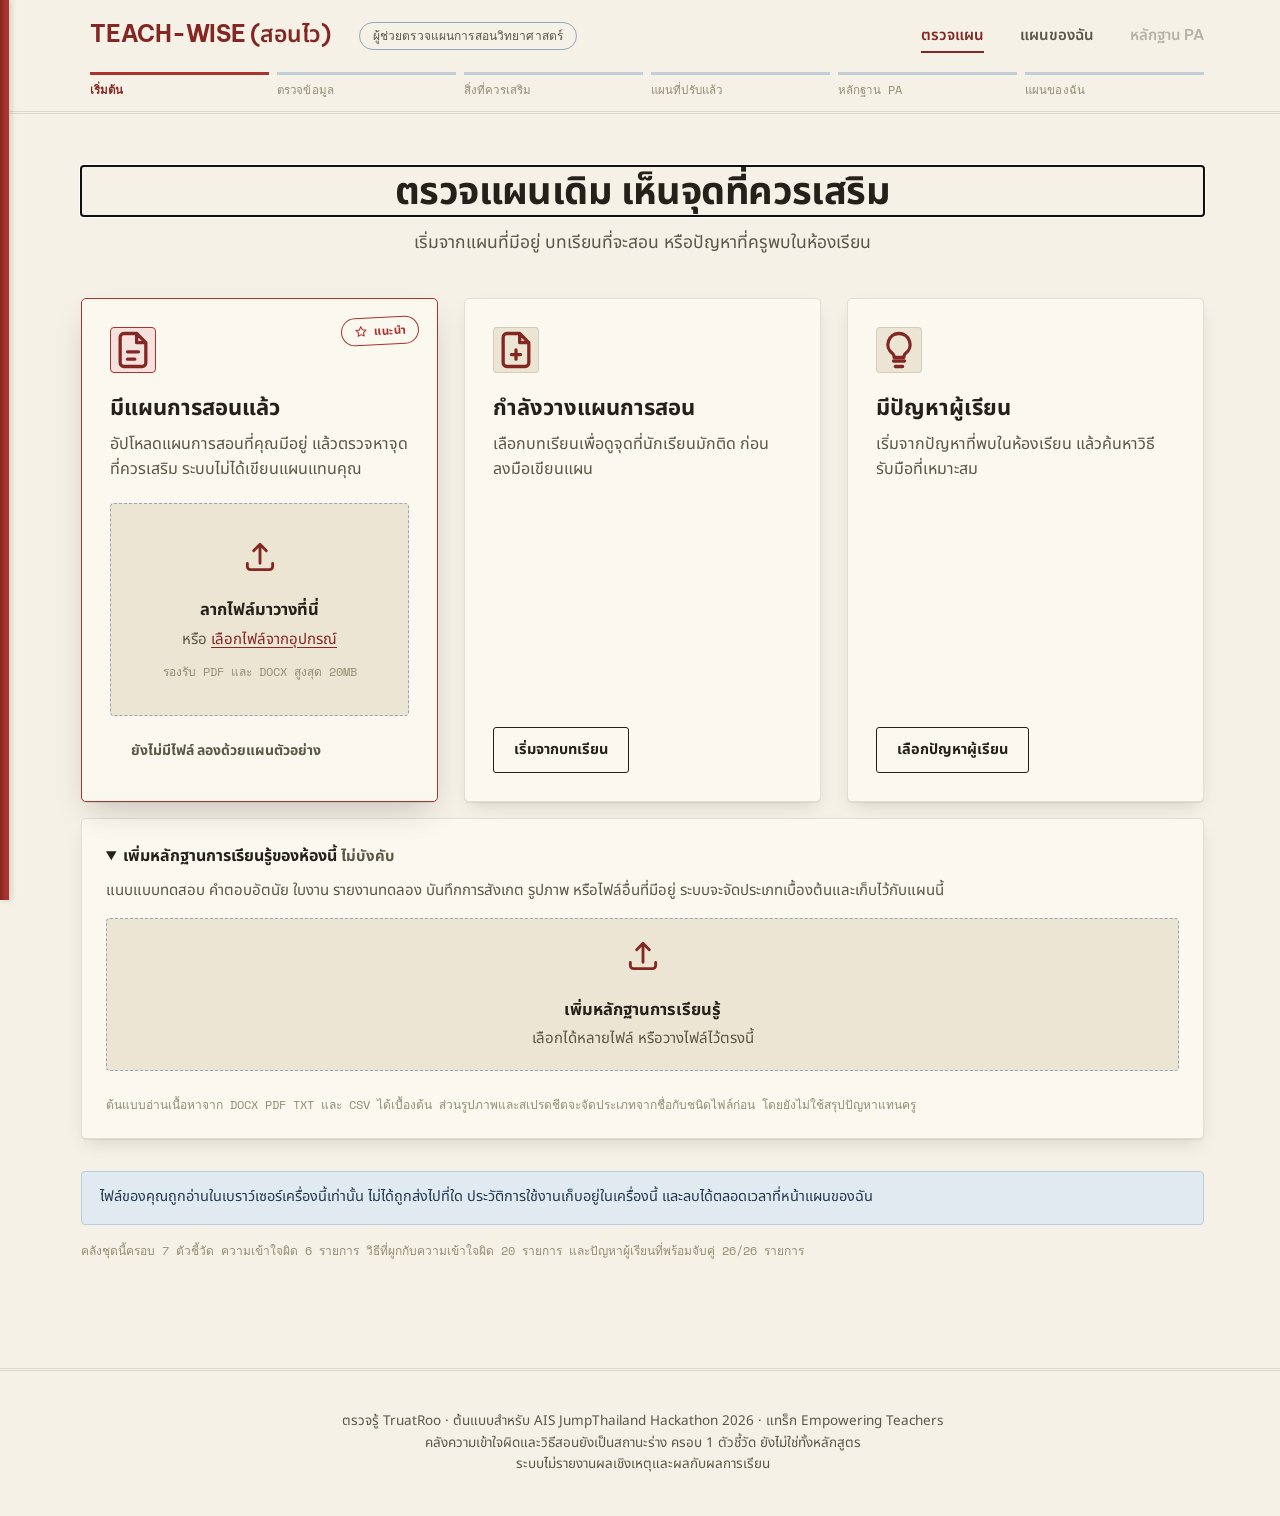
==== commit 8df51d28: "Add navigation home button and full-bleed layout to prototype Renames the header brand to a TEACH-WI" ====
--- a/prototype/index.html
+++ b/prototype/index.html
@@ -37,7 +37,7 @@
 
 <header>
   <div class="bar">
-    <div class="brand">ตรวจรู้</div>
+    <button type="button" class="brand" id="brandHome" aria-label="TEACH-WISE (สอนไว) กลับหน้าแรก">TEACH-WISE <span class="brand-th">(สอนไว)</span></button>
     <span class="tagline">ผู้ช่วยตรวจแผนการสอนวิทยาศาสตร์</span>
     <div class="spacer"></div>
     <nav class="main" aria-label="เมนูหลัก">
@@ -274,8 +274,5 @@
 </footer>
 
 <script type="module" src="app.js"></script>
-<!-- impeccable-live-start -->
-<script src="http://localhost:8400/live.js?token=73e79338-1326-4a1b-83ee-9050b1324eb9"></script>
-<!-- impeccable-live-end -->
 </body>
 </html>
--- a/prototype/style.css
+++ b/prototype/style.css
@@ -50,7 +50,6 @@
   --lvl1: 0 1px 0 rgba(36, 33, 26, .07), 0 8px 18px -6px rgba(36, 33, 26, .16);
   --lvl2: 0 1px 0 rgba(36, 33, 26, .09), 0 14px 30px -8px rgba(36, 33, 26, .22);
 
-  --container: 1120px;
   --gutter: 24px;
   --margin-col: 52px;
 
@@ -109,7 +108,9 @@
   * { animation-duration: .001ms !important; animation-iteration-count: 1 !important; transition-duration: .001ms !important; }
 }
 
-.wrap { max-width: var(--container); margin: 0 auto; padding: 0 var(--gutter) 96px 34px; }
+/* Full-bleed, matching the header bar: the ledger page runs edge to edge
+   rather than sitting in a centered fixed-width column. */
+.wrap { padding: 0 76px 96px 81px; }
 
 /* =========================================================== motion */
 @keyframes screen-in { from { opacity: 0; transform: translateY(10px); } to { opacity: 1; transform: none; } }
@@ -138,7 +139,11 @@
   font-family: var(--font-head);
   font-weight: 700; font-size: 23px; letter-spacing: -.01em;
   color: var(--red-deep); white-space: nowrap;
-}
+  background: transparent; border: 0; padding: 2px 0; margin: 0; cursor: pointer;
+  border-bottom: 2px solid transparent;
+}
+.brand:hover { border-bottom-color: var(--red-deep); }
+.brand-th { font-weight: 600; }
 .tagline {
   background: transparent; color: var(--ink-soft);
   border: 1px solid var(--rule-strong); border-radius: var(--r-full); padding: 3px 13px;
@@ -302,7 +307,7 @@
 .btn svg { width: 18px; height: 18px; }
 
 .btn:focus-visible, .nav-link:focus-visible, .drop:focus-visible,
-summary:focus-visible, .crumb-link:focus-visible {
+summary:focus-visible, .crumb-link:focus-visible, .brand:focus-visible {
   outline: 3px solid rgba(171, 51, 45, .38); outline-offset: 3px;
 }
 
@@ -701,7 +706,7 @@
 
 footer {
   color: var(--ink-soft); font-size: 13.5px; text-align: center;
-  padding: 40px var(--gutter) 40px 34px; border-top: 3px double var(--ink-line);
+  padding: 40px 76px 40px 81px; border-top: 3px double var(--ink-line);
   background: var(--paper);
 }
 
@@ -713,15 +718,17 @@
   .hero p { font-size: 16px; }
   h2 { font-size: 23px; }
   .tagline { display: none; }
-  .bar { gap: 12px; padding-left: 18px; padding-right: 16px; }
-  .brand { font-size: 19px; }
+  .bar { gap: 12px 20px; padding-left: 18px; padding-right: 16px; flex-wrap: wrap; }
+  .brand { font-size: 17.5px; }
+  .spacer { flex-basis: 100%; height: 0; }
   nav.main { gap: 14px; }
   nav.main .nav-link { font-size: 13.5px; }
   .fld { grid-template-columns: 1fr; }
   .fld .badge { justify-self: start; }
   .card, .entry { padding: 18px; }
-  .wrap { padding: 0 16px 64px 24px; }
+  .wrap { padding: 0 16px 64px 18px; }
   .progress { padding: 0 16px 10px 18px; }
+  footer { padding: 32px 16px 32px 18px; }
   .card.finding { grid-template-columns: 36px 1fr; padding: 18px 16px 18px 12px; gap: 12px; }
   .fnum { font-size: 15px; }
 }
